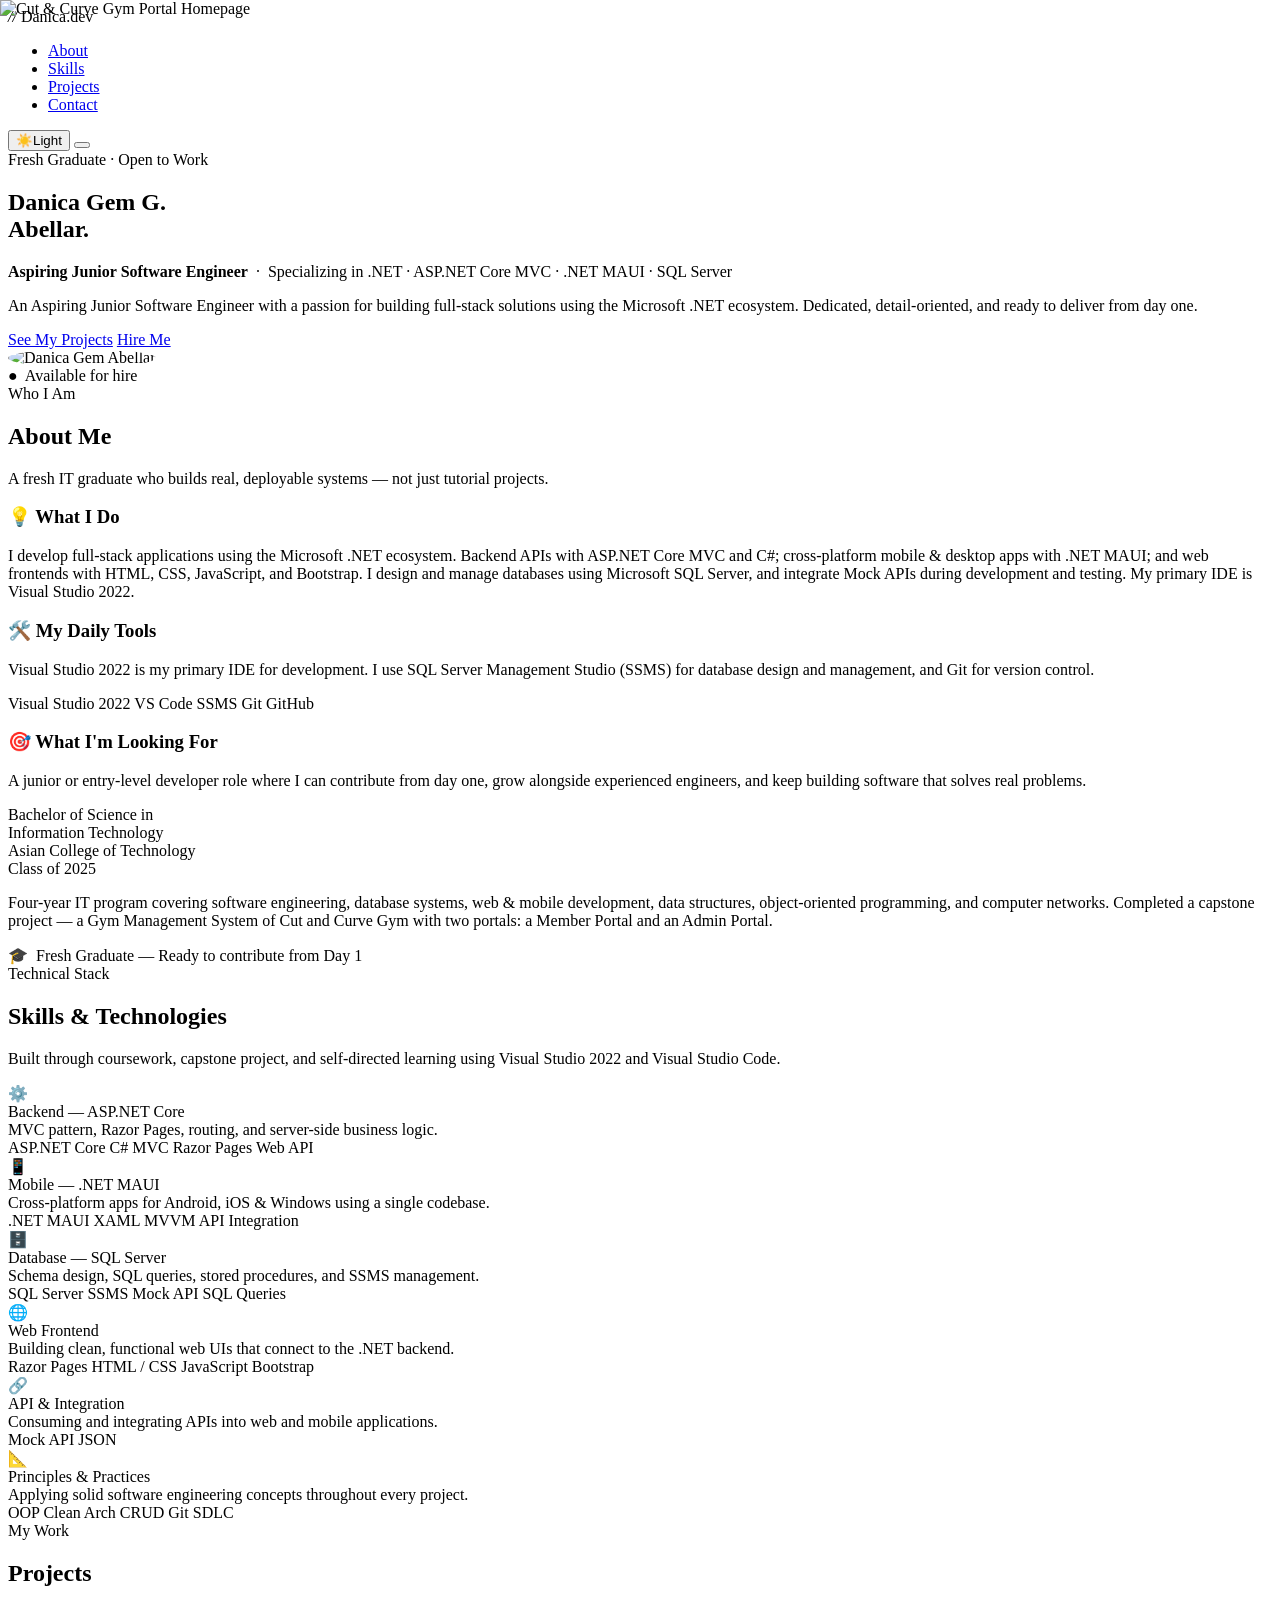
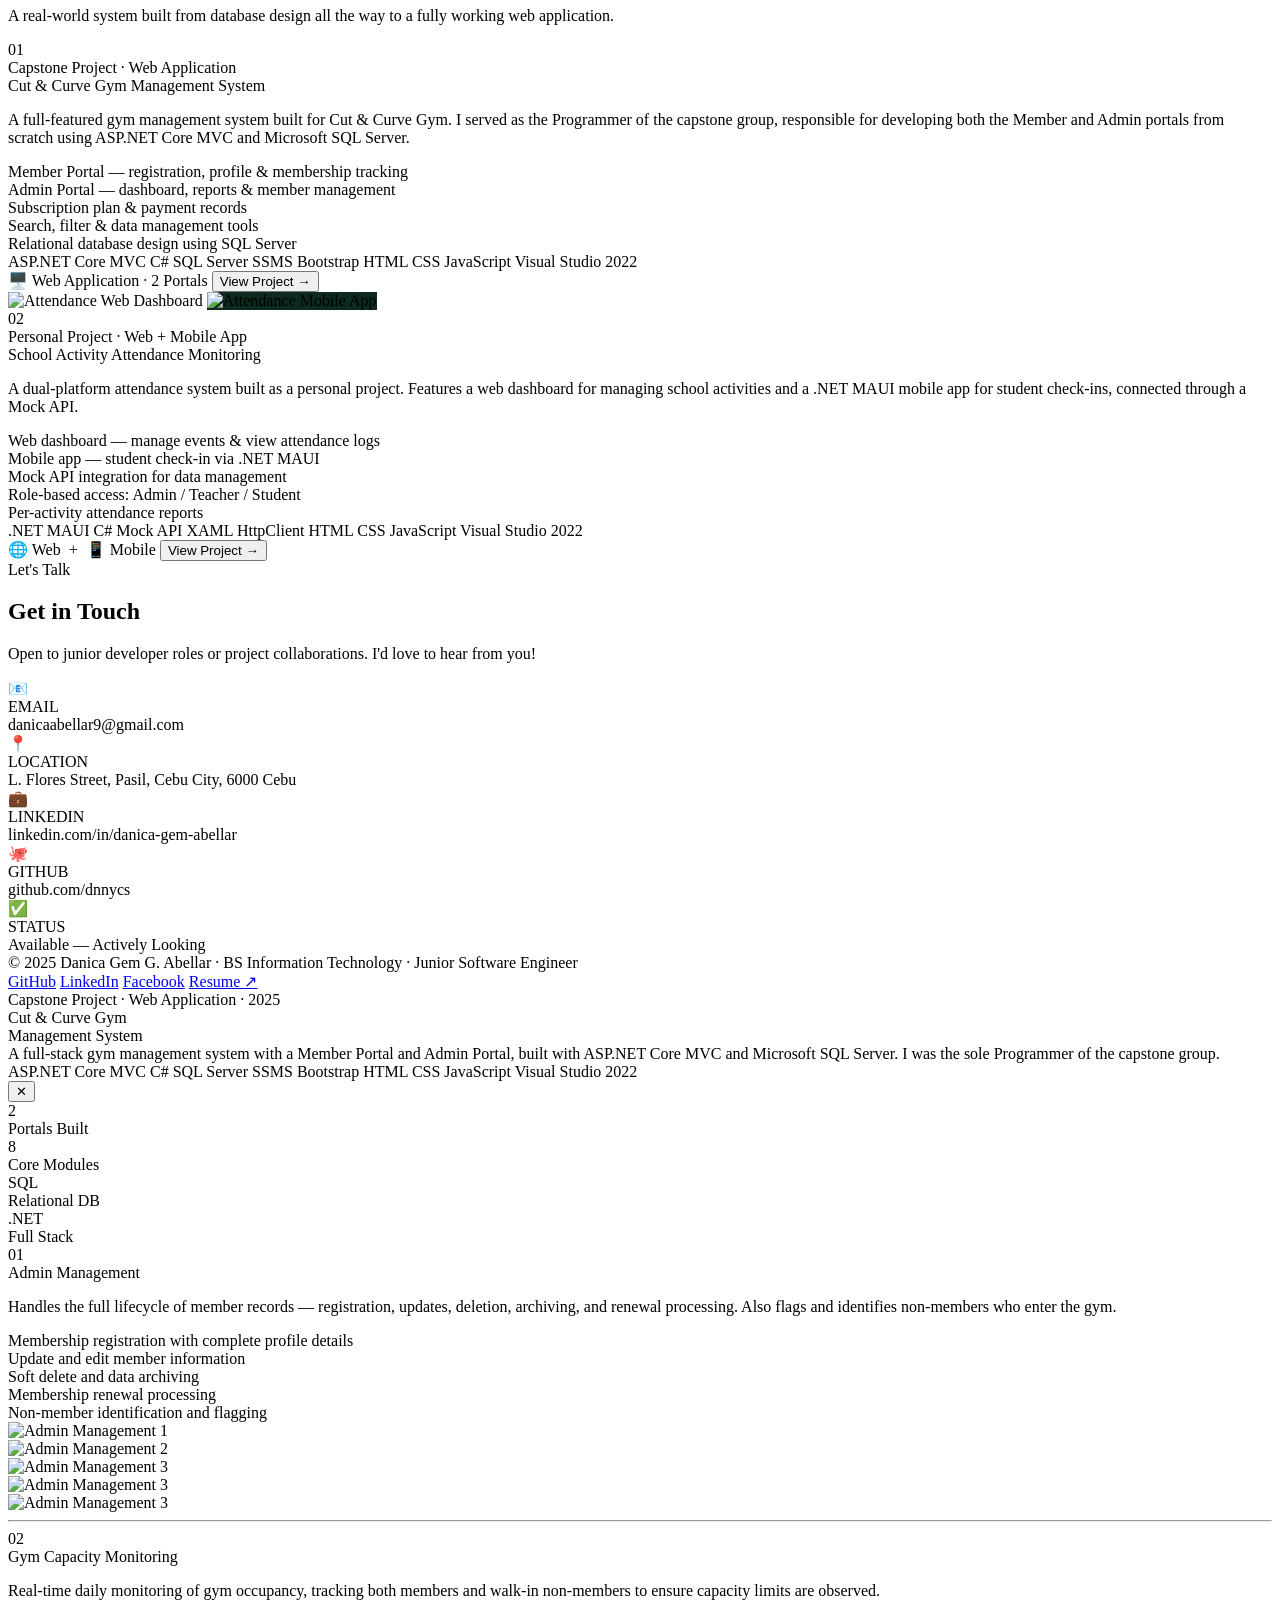
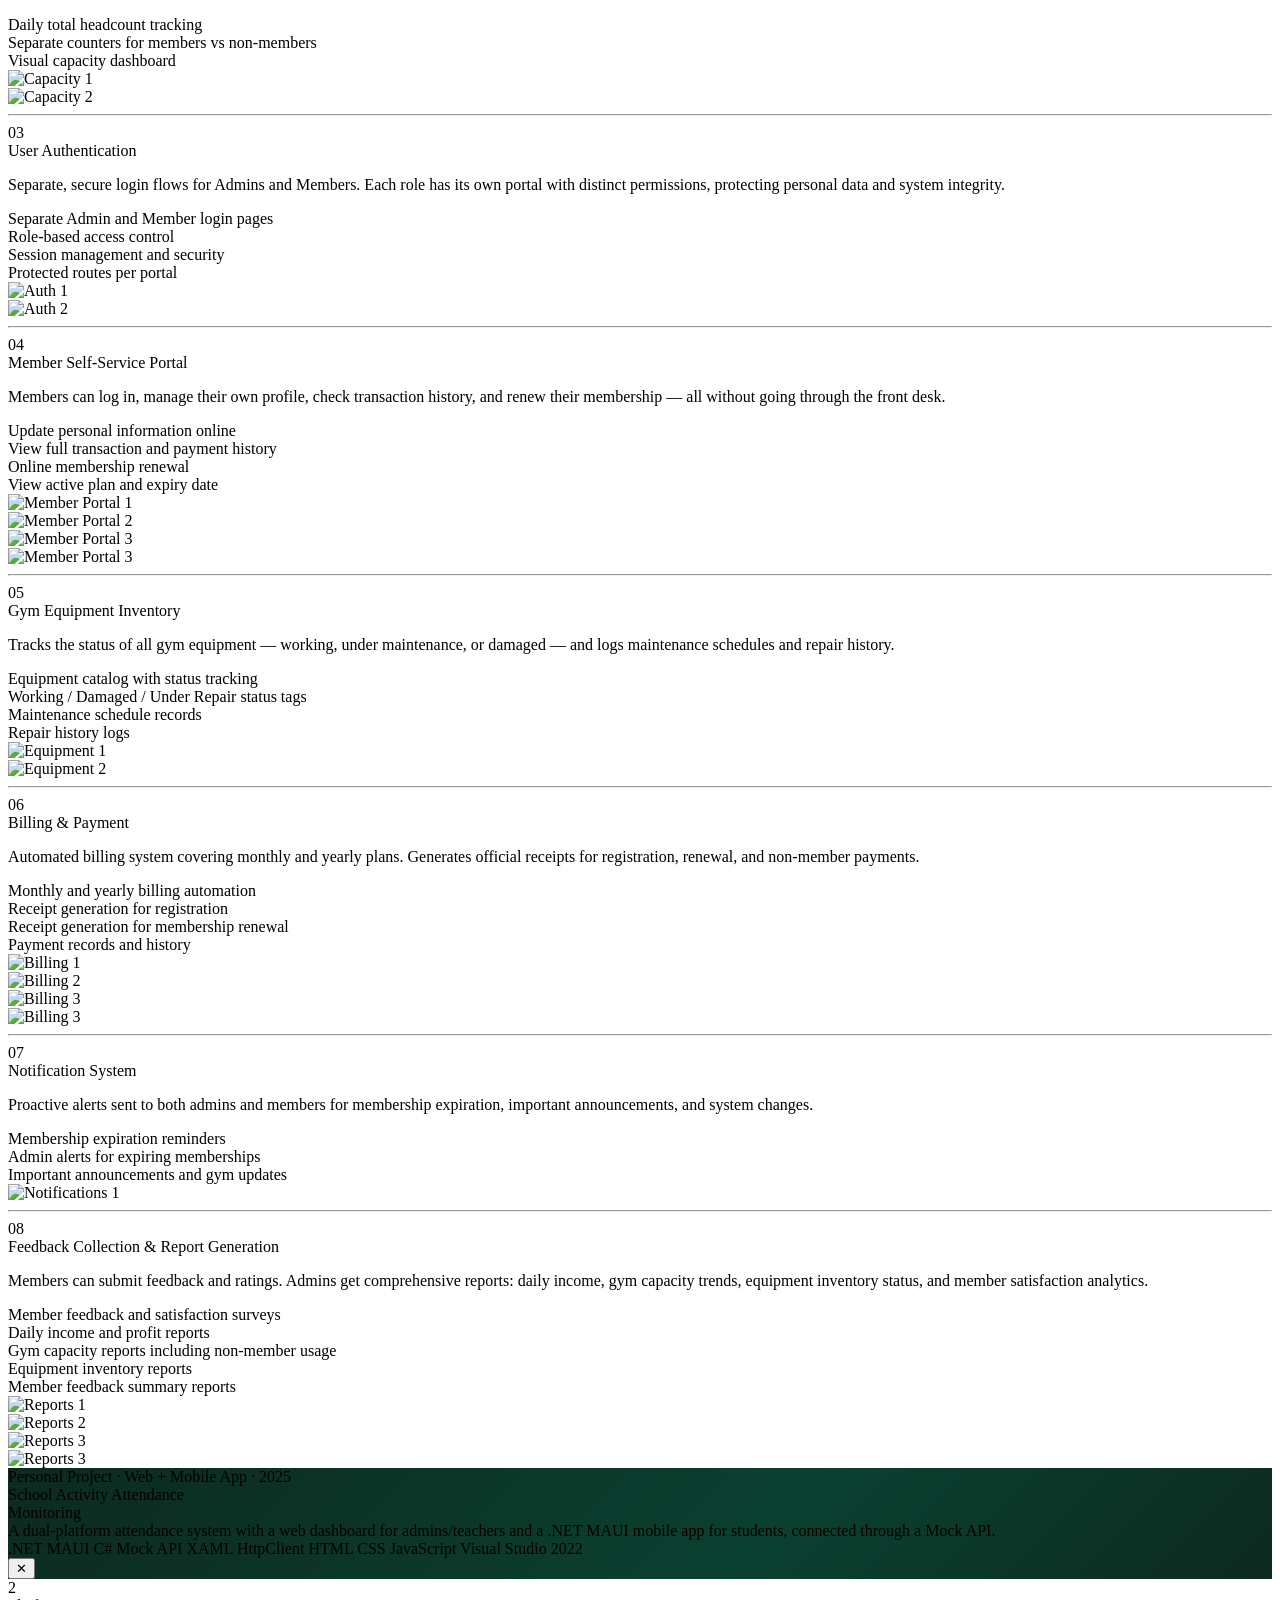
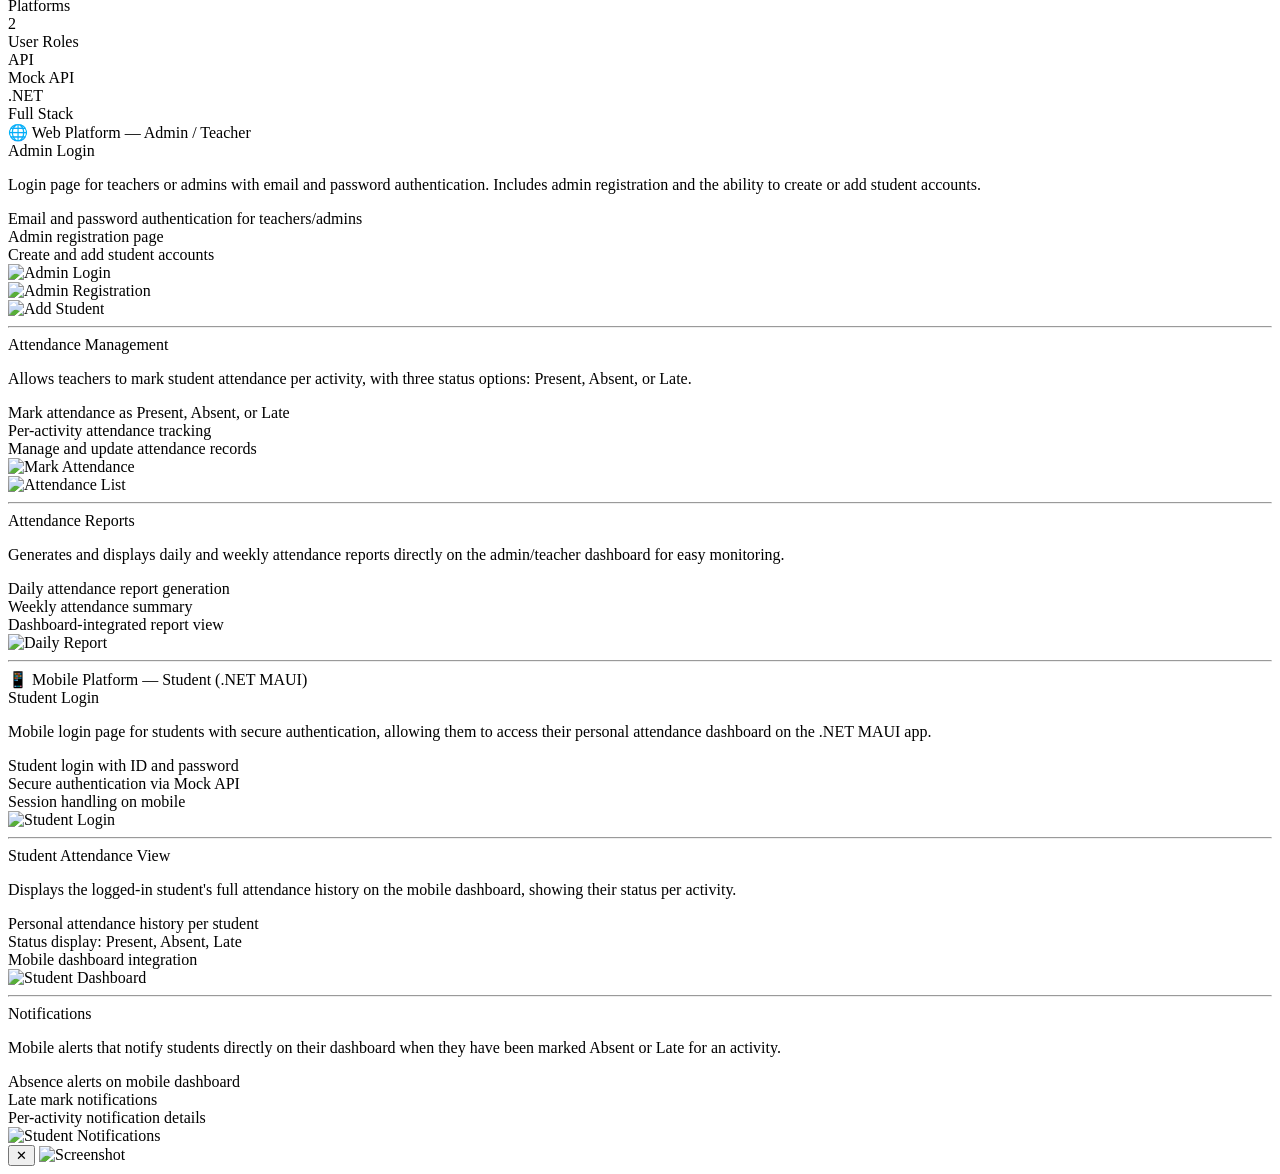
==== index.html @ b9098588 "Rename Portfolio/homepage.html to index.html" ====
<!DOCTYPE html>
<html lang="en" data-theme="dark">
<head>
<meta charset="UTF-8">
<meta name="viewport" content="width=device-width, initial-scale=1.0">
<title>Danica Gem G. Abellar — Junior Software Engineer</title>
<link rel="preconnect" href="https://fonts.googleapis.com">
<link href="https://fonts.googleapis.com/css2?family=Syne:wght@400;600;700;800&family=Outfit:wght@300;400;500;600&family=JetBrains+Mono:wght@400;500&display=swap" rel="stylesheet">
<link rel="stylesheet" href="style.css">
</head>
<body>

<nav>
    <div class="nav-logo"><em>//</em> Danica.dev</div>
    <ul class="nav-links" id="navLinks">
        <li><a href="#about" onclick="closeMenu()">About</a></li>
        <li><a href="#skills" onclick="closeMenu()">Skills</a></li>
        <li><a href="#projects" onclick="closeMenu()">Projects</a></li>
        <li><a href="#contact" onclick="closeMenu()">Contact</a></li>
    </ul>
    <div class="nav-right">
        <button class="toggle-btn" onclick="toggleTheme()">
          <span id="tIcon">☀️</span><span id="tLabel">Light</span>
        </button>
        <button class="burger" id="burger" onclick="toggleMenu()" aria-label="Menu">
          <span></span>
          <span></span>
          <span></span>
        </button>
    </div>
</nav>

<!-- HERO -->
<section class="hero" id="home">
  <div class="hero-content">
    <div class="hero-tag">Fresh Graduate · Open to Work</div>
    <h1 class="hero-name">
      Danica Gem G.<br><span class="outline">Abellar.</span>
    </h1>
    <p class="hero-title">
      <strong>Aspiring Junior Software Engineer</strong>
      &nbsp;·&nbsp; Specializing in .NET · ASP.NET Core MVC · .NET MAUI · SQL Server
    </p>
    <p class="hero-bio">
        An Aspiring Junior Software Engineer with a passion for building
        full-stack solutions using the Microsoft .NET ecosystem.
        Dedicated, detail-oriented, and ready to deliver from day one.
    </p>
    <div class="hero-btns">
      <a href="#projects" class="btn-p">See My Projects</a>
      <a href="#contact" class="btn-s">Hire Me</a>
    </div>
  </div>

  <div class="hero-av-wrap">
    <div class="avatar-ring">
      <div class="avatar-inner">
          <img src="profile.jpg" alt="Danica Gem Abellar"
               style="width:100%;height:100%;object-fit:cover;border-radius:50%;">
      </div>
    </div>
    <div class="av-badge"><span style="color:var(--green)">●</span>&nbsp; Available for hire</div>
  </div>
</section>

<!-- ABOUT -->
<section id="about" class="about-bg">
  <div class="sec-label">Who I Am</div>
  <h2 class="sec-title">About Me</h2>
  <p class="sec-sub">A fresh IT graduate who builds real, deployable systems — not just tutorial projects.</p>
  <div class="about-grid reveal">
    <div>
      <div class="acard">
        <h3>💡 What I Do</h3>
        <p>I develop full-stack applications using the Microsoft .NET ecosystem.
            Backend APIs with ASP.NET Core MVC and C#; cross-platform mobile &amp; desktop
            apps with .NET MAUI; and web frontends with HTML, CSS, JavaScript, and Bootstrap.
            I design and manage databases using Microsoft SQL Server, and integrate
            Mock APIs during development and testing. My primary IDE is Visual Studio 2022.</p>
      </div>
      <div class="acard">
        <h3>🛠️ My Daily Tools</h3>
        <p>Visual Studio 2022 is my primary IDE for development. I use
            SQL Server Management Studio (SSMS) for database design and management,
            and Git for version control.</p>
        <div class="chip-row">
            <span class="chip hi">Visual Studio 2022</span>
          <span class="chip hi">VS Code</span>
          <span class="chip hi">SSMS</span>
          <span class="chip">Git</span>
          <span class="chip">GitHub</span>
        </div>
      </div>
      <div class="acard">
        <h3>🎯 What I'm Looking For</h3>
        <p>A junior or entry-level developer role where I can contribute from day one,
           grow alongside experienced engineers, and keep building software that solves real problems.</p>
      </div>
    </div>
    <div>
      <div class="edu-box">
        <div class="edu-deg">Bachelor of Science in<br>Information Technology</div>
        <div class="edu-school">Asian College of Technology</div>
        <div class="edu-yr">Class of 2025</div>
        <p class="edu-note">
            Four-year IT program covering software engineering, database systems,
            web &amp; mobile development, data structures, object-oriented programming,
            and computer networks. Completed a capstone project — a Gym Management
            System of Cut and Curve Gym with two portals: a Member Portal and an Admin Portal.
        </p>
        <div class="fresh-badge">
          🎓 &nbsp;Fresh Graduate — Ready to contribute from Day 1
        </div>
      </div>
    </div>
  </div>
</section>

<!-- SKILLS -->
<section id="skills">
  <div class="sec-label">Technical Stack</div>
  <h2 class="sec-title">Skills &amp; Technologies</h2>
  <p class="sec-sub">Built through coursework, capstone project, and self-directed learning using Visual Studio 2022 and Visual Studio Code.</p>
  <div class="skills-grid reveal">
    <div class="sk-card">
        <span class="sk-icon">⚙️</span>
        <div class="sk-name">Backend — ASP.NET Core</div>
        <div class="sk-desc">MVC pattern, Razor Pages, routing, and server-side business logic.</div>
        <div class="chips">
          <span class="chip hi">ASP.NET Core</span>
          <span class="chip hi">C#</span>
          <span class="chip">MVC</span>
          <span class="chip">Razor Pages</span>
          <span class="chip">Web API</span>
        </div>
      </div>
    <div class="sk-card">
      <span class="sk-icon">📱</span>
      <div class="sk-name">Mobile — .NET MAUI</div>
      <div class="sk-desc">Cross-platform apps for Android, iOS &amp; Windows using a single codebase.</div>
      <div class="chips">
        <span class="chip hi">.NET MAUI</span>
        <span class="chip hi">XAML</span>
        <span class="chip">MVVM</span>
        <span class="chip">API Integration</span>
      </div>
    </div>
    <div class="sk-card">
      <span class="sk-icon">🗄️</span>
      <div class="sk-name">Database — SQL Server</div>
      <div class="sk-desc">Schema design, SQL queries, stored procedures, and SSMS management.</div>
      <div class="chips">
        <span class="chip hi">SQL Server</span>
        <span class="chip hi">SSMS</span>
        <span class="chip hi">Mock API</span>
        <span class="chip">SQL Queries</span>
      </div>
    </div>
    <div class="sk-card">
      <span class="sk-icon">🌐</span>
      <div class="sk-name">Web Frontend</div>
      <div class="sk-desc">Building clean, functional web UIs that connect to the .NET backend.</div>
      <div class="chips">
        <span class="chip hi">Razor Pages</span>
        <span class="chip">HTML / CSS</span>
        <span class="chip">JavaScript</span>
        <span class="chip">Bootstrap</span>
      </div>
    </div>
    <div class="sk-card">
        <span class="sk-icon">🔗</span>
        <div class="sk-name">API &amp; Integration</div>
        <div class="sk-desc">Consuming and integrating APIs into web and mobile applications.</div>
        <div class="chips">
          <span class="chip hi">Mock API</span>
          <span class="chip">JSON</span>
        </div>
      </div>
    <div class="sk-card">
      <span class="sk-icon">📐</span>
      <div class="sk-name">Principles &amp; Practices</div>
      <div class="sk-desc">Applying solid software engineering concepts throughout every project.</div>
      <div class="chips">
        <span class="chip hi">OOP</span>
        <span class="chip">Clean Arch</span>
        <span class="chip">CRUD</span>
        <span class="chip">Git</span>
        <span class="chip">SDLC</span>
      </div>
    </div>
  </div>
</section>

<!-- PROJECTS -->
<section id="projects" class="proj-bg">
    <div class="sec-label">My Work</div>
    <h2 class="sec-title">Projects</h2>
    <p class="sec-sub">A real-world system built from database design all the way to a fully working web application.</p>
    <div class="proj-grid reveal">

      <!-- PROJECT 01 -->
      <div class="proj-card">
        <div class="proj-banner gym">
          <img src="homepage.jpg" alt="Cut & Curve Gym Portal Homepage"
               style="width:100%;height:100%;object-fit:cover;position:absolute;inset:0;">
          <div class="proj-num">01</div>
        </div>
        <div class="proj-body">
          <div class="proj-cat">Capstone Project · Web Application</div>
          <div class="proj-name">Cut &amp; Curve Gym Management System</div>
          <p class="proj-desc">
            A full-featured gym management system built for Cut &amp; Curve Gym.
            I served as the Programmer of the capstone group, responsible for
            developing both the Member and Admin portals from scratch using
            ASP.NET Core MVC and Microsoft SQL Server.
          </p>
          <div class="proj-feat">
            <div class="pf">Member Portal — registration, profile &amp; membership tracking</div>
            <div class="pf">Admin Portal — dashboard, reports &amp; member management</div>
            <div class="pf">Subscription plan &amp; payment records</div>
            <div class="pf">Search, filter &amp; data management tools</div>
            <div class="pf">Relational database design using SQL Server</div>
          </div>
          <div class="proj-stack">
            <span class="chip hi">ASP.NET Core MVC</span>
            <span class="chip hi">C#</span>
            <span class="chip hi">SQL Server</span>
            <span class="chip">SSMS</span>
            <span class="chip">Bootstrap</span>
            <span class="chip">HTML</span>
            <span class="chip">CSS</span>
            <span class="chip">JavaScript</span>
            <span class="chip">Visual Studio 2022</span>
          </div>
        </div>
        <div class="proj-foot">
          <span class="proj-plat">🖥️ Web Application · 2 Portals</span>
          <button class="proj-link" onclick="openGymModal()">View Project →</button>
        </div>
      </div>

      <!-- PROJECT 02 -->
      <div class="proj-card">
        <div class="proj-banner attend">
          <div class="banner-slider" id="attendSlider">
            <img src="teacherhome.jpg" alt="Attendance Web Dashboard" style="object-fit:cover;object-position:top center;">
            <img src="studenthome.jpg" alt="Attendance Mobile App" style="object-fit:contain;background:#0d2a1f;object-position:center;">
          </div>
          <div class="proj-num">02</div>
        </div>
        <div class="proj-body">
          <div class="proj-cat">Personal Project · Web + Mobile App</div>
          <div class="proj-name">School Activity Attendance Monitoring</div>
          <p class="proj-desc">
            A dual-platform attendance system built as a personal project.
            Features a web dashboard for managing school activities and a
            .NET MAUI mobile app for student check-ins, connected through
            a Mock API.
          </p>
          <div class="proj-feat">
            <div class="pf">Web dashboard — manage events &amp; view attendance logs</div>
            <div class="pf">Mobile app — student check-in via .NET MAUI</div>
            <div class="pf">Mock API integration for data management</div>
            <div class="pf">Role-based access: Admin / Teacher / Student</div>
            <div class="pf">Per-activity attendance reports</div>
          </div>
          <div class="proj-stack">
            <span class="chip hi">.NET MAUI</span>
            <span class="chip hi">C#</span>
            <span class="chip hi">Mock API</span>
            <span class="chip">XAML</span>
            <span class="chip">HttpClient</span>
            <span class="chip">HTML</span>
            <span class="chip">CSS</span>
            <span class="chip">JavaScript</span>
            <span class="chip">Visual Studio 2022</span>
          </div>
        </div>
        <div class="proj-foot">
          <span class="proj-plat">🌐 Web &nbsp;+&nbsp; 📱 Mobile</span>
          <button class="proj-link" onclick="openAttendModal()">View Project →</button>
        </div>
      </div>

    </div>
</section>

<!-- CONTACT -->
<section id="contact">
  <div class="sec-label">Let's Talk</div>
  <h2 class="sec-title">Get in Touch</h2>
  <p class="sec-sub">Open to junior developer roles or project collaborations. I'd love to hear from you!</p>
  <div class="contact-items reveal">
    <div class="ci">
      <div class="ci-icon">📧</div>
      <div>
        <div class="ci-lbl">EMAIL</div>
        <div class="ci-val">danicaabellar9@gmail.com</div>
      </div>
    </div>
    <div class="ci">
      <div class="ci-icon">📍</div>
      <div>
        <div class="ci-lbl">LOCATION</div>
        <div class="ci-val">L. Flores Street, Pasil, Cebu City, 6000 Cebu</div>
      </div>
    </div>
    <div class="ci">
      <div class="ci-icon">💼</div>
      <div>
        <div class="ci-lbl">LINKEDIN</div>
        <div class="ci-val"><a href="https://www.linkedin.com/in/danica-gem-abellar-786357397/" target="_blank" style="color:inherit;text-decoration:none;">linkedin.com/in/danica-gem-abellar</a></div>
      </div>
    </div>
    <div class="ci">
      <div class="ci-icon">🐙</div>
      <div>
        <div class="ci-lbl">GITHUB</div>
        <div class="ci-val"><a href="https://github.com/dnnycs" target="_blank" style="color:inherit;text-decoration:none;">github.com/dnnycs</a></div>
      </div>
    </div>
    <div class="ci available">
      <div class="ci-icon">✅</div>
      <div>
        <div class="ci-lbl">STATUS</div>
        <div class="ci-val available-text">Available — Actively Looking</div>
      </div>
    </div>
  </div>
</section>

<footer>
  <div class="foot-copy">© 2025 Danica Gem G. Abellar · BS Information Technology · Junior Software Engineer</div>
  <div class="foot-links">
    <a href="https://github.com/dnnycs" target="_blank">GitHub</a>
    <a href="https://www.linkedin.com/in/danica-gem-abellar-786357397/" target="_blank">LinkedIn</a>
    <a href="https://www.facebook.com/danicagem.abellar">Facebook</a>
    <a href="resume.pdf" download>Resume ↗</a>
  </div>
</footer>


<!-- ═══════════════════════════════════
     GYM PROJECT MODAL
═══════════════════════════════════ -->
<div class="modal-overlay" id="gymModal" onclick="handleOverlayClick(event)">
  <div class="modal" id="gymModalInner">

    <div class="modal-header">
      <div class="modal-header-inner">
        <div class="modal-hero-text">
          <div class="modal-cat">Capstone Project · Web Application · 2025</div>
          <div class="modal-title">Cut &amp; Curve Gym<br>Management System</div>
          <div class="modal-subtitle">A full-stack gym management system with a Member Portal and Admin Portal, built with ASP.NET Core MVC and Microsoft SQL Server. I was the sole Programmer of the capstone group.</div>
          <div class="modal-stack">
            <span class="chip hi">ASP.NET Core MVC</span>
            <span class="chip hi">C#</span>
            <span class="chip hi">SQL Server</span>
            <span class="chip">SSMS</span>
            <span class="chip">Bootstrap</span>
            <span class="chip">HTML</span>
            <span class="chip">CSS</span>
            <span class="chip">JavaScript</span>
            <span class="chip">Visual Studio 2022</span>
          </div>
        </div>
        <button class="modal-close" onclick="closeGymModal()">✕</button>
      </div>
    </div>

    <div class="modal-body">

      <div class="modal-stats">
        <div class="mstat"><div class="mstat-val">2</div><div class="mstat-lbl">Portals Built</div></div>
        <div class="mstat"><div class="mstat-val">8</div><div class="mstat-lbl">Core Modules</div></div>
        <div class="mstat"><div class="mstat-val">SQL</div><div class="mstat-lbl">Relational DB</div></div>
        <div class="mstat"><div class="mstat-val">.NET</div><div class="mstat-lbl">Full Stack</div></div>
      </div>

      <!-- 01 Admin Management -->
      <div class="scope-section">
        <div class="scope-header">
          <span class="scope-num">01</span>
          <div class="scope-title">Admin Management</div>
        </div>
        <p class="scope-desc">Handles the full lifecycle of member records — registration, updates, deletion, archiving, and renewal processing. Also flags and identifies non-members who enter the gym.</p>
        <div class="scope-features">
          <div class="sf">Membership registration with complete profile details</div>
          <div class="sf">Update and edit member information</div>
          <div class="sf">Soft delete and data archiving</div>
          <div class="sf">Membership renewal processing</div>
          <div class="sf">Non-member identification and flagging</div>
        </div>
        <div class="screenshot-grid">
          <div class="screenshot-slot"><img src="memreg.jpg" alt="Admin Management 1" onclick="openLightbox(this.src)"></div>
          <div class="screenshot-slot"><img src="editmem.jpg" alt="Admin Management 2" onclick="openLightbox(this.src)"></div>
          <div class="screenshot-slot"><img src="delmem.jpg" alt="Admin Management 3" onclick="openLightbox(this.src)"></div>
          <div class="screenshot-slot"><img src="renmem.jpg" alt="Admin Management 3" onclick="openLightbox(this.src)"></div>
          <div class="screenshot-slot"><img src="identifymem.jpg" alt="Admin Management 3" onclick="openLightbox(this.src)"></div>
        </div>
      </div>

      <hr class="modal-divider">

      <!-- 02 Gym Capacity Monitoring -->
      <div class="scope-section">
        <div class="scope-header">
          <span class="scope-num">02</span>
          <div class="scope-title">Gym Capacity Monitoring</div>
        </div>
        <p class="scope-desc">Real-time daily monitoring of gym occupancy, tracking both members and walk-in non-members to ensure capacity limits are observed.</p>
        <div class="scope-features">
          <div class="sf">Daily total headcount tracking</div>
          <div class="sf">Separate counters for members vs non-members</div>
          <div class="sf">Visual capacity dashboard</div>
        </div>
        <div class="screenshot-grid">
          <div class="screenshot-slot"><img src="identifymem.jpg" alt="Capacity 1" onclick="openLightbox(this.src)"></div>
          <div class="screenshot-slot"><img src="dashboard.jpg" alt="Capacity 2" onclick="openLightbox(this.src)"></div>
        </div>
      </div>

      <hr class="modal-divider">

      <!-- 03 User Authentication -->
      <div class="scope-section">
        <div class="scope-header">
          <span class="scope-num">03</span>
          <div class="scope-title">User Authentication</div>
        </div>
        <p class="scope-desc">Separate, secure login flows for Admins and Members. Each role has its own portal with distinct permissions, protecting personal data and system integrity.</p>
        <div class="scope-features">
          <div class="sf">Separate Admin and Member login pages</div>
          <div class="sf">Role-based access control</div>
          <div class="sf">Session management and security</div>
          <div class="sf">Protected routes per portal</div>
        </div>
        <div class="screenshot-grid">
          <div class="screenshot-slot"><img src="dashboard.jpg" alt="Auth 1" onclick="openLightbox(this.src)"></div>
          <div class="screenshot-slot"><img src="memdash.jpg" alt="Auth 2" onclick="openLightbox(this.src)"></div>
        </div>
      </div>

      <hr class="modal-divider">

      <!-- 04 Member Self-Service Portal -->
      <div class="scope-section">
        <div class="scope-header">
          <span class="scope-num">04</span>
          <div class="scope-title">Member Self-Service Portal</div>
        </div>
        <p class="scope-desc">Members can log in, manage their own profile, check transaction history, and renew their membership — all without going through the front desk.</p>
        <div class="scope-features">
          <div class="sf">Update personal information online</div>
          <div class="sf">View full transaction and payment history</div>
          <div class="sf">Online membership renewal</div>
          <div class="sf">View active plan and expiry date</div>
        </div>
        <div class="screenshot-grid">
          <div class="screenshot-slot"><img src="memprof.jpg" alt="Member Portal 1" onclick="openLightbox(this.src)"></div>
          <div class="screenshot-slot"><img src="memtrans.jpg" alt="Member Portal 2" onclick="openLightbox(this.src)"></div>
          <div class="screenshot-slot"><img src="memonlineren.jpg" alt="Member Portal 3" onclick="openLightbox(this.src)"></div>
          <div class="screenshot-slot"><img src="memcard.jpg" alt="Member Portal 3" onclick="openLightbox(this.src)"></div>
        </div>
      </div>

      <hr class="modal-divider">

      <!-- 05 Equipment Inventory -->
      <div class="scope-section">
        <div class="scope-header">
          <span class="scope-num">05</span>
          <div class="scope-title">Gym Equipment Inventory</div>
        </div>
        <p class="scope-desc">Tracks the status of all gym equipment — working, under maintenance, or damaged — and logs maintenance schedules and repair history.</p>
        <div class="scope-features">
          <div class="sf">Equipment catalog with status tracking</div>
          <div class="sf">Working / Damaged / Under Repair status tags</div>
          <div class="sf">Maintenance schedule records</div>
          <div class="sf">Repair history logs</div>
        </div>
        <div class="screenshot-grid">
          <div class="screenshot-slot"><img src="equip.jpg" alt="Equipment 1" onclick="openLightbox(this.src)"></div>
          <div class="screenshot-slot"><img src="equiphist.jpg" alt="Equipment 2" onclick="openLightbox(this.src)"></div>
        </div>
      </div>

      <hr class="modal-divider">

      <!-- 06 Billing & Payment -->
      <div class="scope-section">
        <div class="scope-header">
          <span class="scope-num">06</span>
          <div class="scope-title">Billing &amp; Payment</div>
        </div>
        <p class="scope-desc">Automated billing system covering monthly and yearly plans. Generates official receipts for registration, renewal, and non-member payments.</p>
        <div class="scope-features">
          <div class="sf">Monthly and yearly billing automation</div>
          <div class="sf">Receipt generation for registration</div>
          <div class="sf">Receipt generation for membership renewal</div>
          <div class="sf">Payment records and history</div>
        </div>
        <div class="screenshot-grid">
          <div class="screenshot-slot"><img src="memcard.jpg" alt="Billing 1" onclick="openLightbox(this.src)"></div>
          <div class="screenshot-slot"><img src="regrecpt.PNG" alt="Billing 2" onclick="openLightbox(this.src)"></div>
          <div class="screenshot-slot"><img src="renrecpt.PNG" alt="Billing 3" onclick="openLightbox(this.src)"></div>
          <div class="screenshot-slot"><img src="paymenthist.jpg" alt="Billing 3" onclick="openLightbox(this.src)"></div>
        </div>
      </div>

      <hr class="modal-divider">

      <!-- 07 Notifications -->
      <div class="scope-section">
        <div class="scope-header">
          <span class="scope-num">07</span>
          <div class="scope-title">Notification System</div>
        </div>
        <p class="scope-desc">Proactive alerts sent to both admins and members for membership expiration, important announcements, and system changes.</p>
        <div class="scope-features">
          <div class="sf">Membership expiration reminders</div>
          <div class="sf">Admin alerts for expiring memberships</div>
          <div class="sf">Important announcements and gym updates</div>
        </div>
        <div class="screenshot-grid">
          <div class="screenshot-slot"><img src="notif.PNG" alt="Notifications 1" onclick="openLightbox(this.src)"></div>
        </div>
      </div>

      <hr class="modal-divider">

      <!-- 08 Feedback & Reports -->
      <div class="scope-section">
        <div class="scope-header">
          <span class="scope-num">08</span>
          <div class="scope-title">Feedback Collection &amp; Report Generation</div>
        </div>
        <p class="scope-desc">Members can submit feedback and ratings. Admins get comprehensive reports: daily income, gym capacity trends, equipment inventory status, and member satisfaction analytics.</p>
        <div class="scope-features">
          <div class="sf">Member feedback and satisfaction surveys</div>
          <div class="sf">Daily income and profit reports</div>
          <div class="sf">Gym capacity reports including non-member usage</div>
          <div class="sf">Equipment inventory reports</div>
          <div class="sf">Member feedback summary reports</div>
        </div>
        <div class="screenshot-grid">
          <div class="screenshot-slot"><img src="memfeed.jpg" alt="Reports 1" onclick="openLightbox(this.src)"></div>
          <div class="screenshot-slot"><img src="gymreports.jpg" alt="Reports 2" onclick="openLightbox(this.src)"></div>
          <div class="screenshot-slot"><img src="equipreports.jpg" alt="Reports 3" onclick="openLightbox(this.src)"></div>
          <div class="screenshot-slot"><img src="adminfeed.jpg" alt="Reports 3" onclick="openLightbox(this.src)"></div>
        </div>
      </div>

    </div><!-- /modal-body -->
  </div><!-- /modal -->
</div><!-- /modal-overlay -->

<!-- ═══════════════════════════════════
     ATTENDANCE PROJECT MODAL
═══════════════════════════════════ -->
<div class="modal-overlay" id="attendModal" onclick="handleAttendOverlayClick(event)">
  <div class="modal" id="attendModalInner">

    <div class="modal-header" style="background:linear-gradient(135deg,#0d2a1f 0%,#0a4030 60%,#0d2a1f 100%);">
      <div class="modal-header-inner">
        <div class="modal-hero-text">
          <div class="modal-cat">Personal Project · Web + Mobile App · 2025</div>
          <div class="modal-title">School Activity Attendance<br>Monitoring</div>
          <div class="modal-subtitle">A dual-platform attendance system with a web dashboard for admins/teachers and a .NET MAUI mobile app for students, connected through a Mock API.</div>
          <div class="modal-stack">
            <span class="chip hi">.NET MAUI</span>
            <span class="chip hi">C#</span>
            <span class="chip hi">Mock API</span>
            <span class="chip">XAML</span>
            <span class="chip">HttpClient</span>
            <span class="chip">HTML</span>
            <span class="chip">CSS</span>
            <span class="chip">JavaScript</span>
            <span class="chip">Visual Studio 2022</span>
          </div>
        </div>
        <button class="modal-close" onclick="closeAttendModal()">✕</button>
      </div>
    </div>

    <div class="modal-body">

      <div class="modal-stats">
        <div class="mstat"><div class="mstat-val">2</div><div class="mstat-lbl">Platforms</div></div>
        <div class="mstat"><div class="mstat-val">2</div><div class="mstat-lbl">User Roles</div></div>
        <div class="mstat"><div class="mstat-val">API</div><div class="mstat-lbl">Mock API</div></div>
        <div class="mstat"><div class="mstat-val">.NET</div><div class="mstat-lbl">Full Stack</div></div>
      </div>

      <!-- WEB PLATFORM LABEL -->
      <div class="platform-label web-label">🌐 Web Platform — Admin / Teacher</div>

      <!-- Admin Login -->
      <div class="scope-section">
        <div class="scope-header">
          <div class="scope-title">Admin Login</div>
        </div>
        <p class="scope-desc">Login page for teachers or admins with email and password authentication. Includes admin registration and the ability to create or add student accounts.</p>
        <div class="scope-features">
          <div class="sf">Email and password authentication for teachers/admins</div>
          <div class="sf">Admin registration page</div>
          <div class="sf">Create and add student accounts</div>
        </div>
        <div class="screenshot-grid">
          <div class="screenshot-slot"><img src="teacherhome.jpg" alt="Admin Login" onclick="openLightbox(this.src)"></div>
          <div class="screenshot-slot"><img src="teacherreg.jpg" alt="Admin Registration" onclick="openLightbox(this.src)"></div>
          <div class="screenshot-slot"><img src="addstud.jpg" alt="Add Student" onclick="openLightbox(this.src)"></div>
        </div>
      </div>

      <hr class="modal-divider">

      <!-- Attendance Management -->
      <div class="scope-section">
        <div class="scope-header">
          <div class="scope-title">Attendance Management</div>
        </div>
        <p class="scope-desc">Allows teachers to mark student attendance per activity, with three status options: Present, Absent, or Late.</p>
        <div class="scope-features">
          <div class="sf">Mark attendance as Present, Absent, or Late</div>
          <div class="sf">Per-activity attendance tracking</div>
          <div class="sf">Manage and update attendance records</div>
        </div>
        <div class="screenshot-grid">
          <div class="screenshot-slot"><img src="studremark.jpg" alt="Mark Attendance" onclick="openLightbox(this.src)"></div>
          <div class="screenshot-slot"><img src="editstud.jpg" alt="Attendance List" onclick="openLightbox(this.src)"></div>
        </div>
      </div>

      <hr class="modal-divider">

      <!--Attendance Reports -->
      <div class="scope-section">
        <div class="scope-header">
          <div class="scope-title">Attendance Reports</div>
        </div>
        <p class="scope-desc">Generates and displays daily and weekly attendance reports directly on the admin/teacher dashboard for easy monitoring.</p>
        <div class="scope-features">
          <div class="sf">Daily attendance report generation</div>
          <div class="sf">Weekly attendance summary</div>
          <div class="sf">Dashboard-integrated report view</div>
        </div>
        <div class="screenshot-grid">
          <div class="screenshot-slot"><img src="teacherdash.jpg" alt="Daily Report" onclick="openLightbox(this.src)"></div>
        </div>
      </div>

      <hr class="modal-divider">

      <!-- MOBILE PLATFORM LABEL -->
      <div class="platform-label mobile-label">📱 Mobile Platform — Student (.NET MAUI)</div>

     <!-- Student Login -->
<div class="scope-section">
  <div class="scope-header">
    <div class="scope-title">Student Login</div>
  </div>
  <p class="scope-desc">Mobile login page for students with secure authentication, allowing them to access their personal attendance dashboard on the .NET MAUI app.</p>
  <div class="scope-features">
    <div class="sf">Student login with ID and password</div>
    <div class="sf">Secure authentication via Mock API</div>
    <div class="sf">Session handling on mobile</div>
  </div>
  <div class="screenshot-grid mobile-grid">
    <div class="screenshot-slot mobile-slot"><img src="studenthome.jpg" alt="Student Login" onclick="openLightbox(this.src)"></div>
  </div>
</div>

<hr class="modal-divider">

<!-- Student Attendance View -->
<div class="scope-section">
  <div class="scope-header">
    <div class="scope-title">Student Attendance View</div>
  </div>
  <p class="scope-desc">Displays the logged-in student's full attendance history on the mobile dashboard, showing their status per activity.</p>
  <div class="scope-features">
    <div class="sf">Personal attendance history per student</div>
    <div class="sf">Status display: Present, Absent, Late</div>
    <div class="sf">Mobile dashboard integration</div>
  </div>
  <div class="screenshot-grid mobile-grid">
    <div class="screenshot-slot mobile-slot"><img src="studdash.jpg" alt="Student Dashboard" onclick="openLightbox(this.src)"></div>
  </div>
</div>

<hr class="modal-divider">

<!-- Notifications -->
<div class="scope-section">
  <div class="scope-header">
    <div class="scope-title">Notifications</div>
  </div>
  <p class="scope-desc">Mobile alerts that notify students directly on their dashboard when they have been marked Absent or Late for an activity.</p>
  <div class="scope-features">
    <div class="sf">Absence alerts on mobile dashboard</div>
    <div class="sf">Late mark notifications</div>
    <div class="sf">Per-activity notification details</div>
  </div>
  <div class="screenshot-grid mobile-grid">
    <div class="screenshot-slot mobile-slot"><img src="studnotif.jpg" alt="Student Notifications" onclick="openLightbox(this.src)"></div>
  </div>
</div>

    </div><!-- /modal-body -->
  </div><!-- /modal -->
</div><!-- /modal-overlay -->

<!-- LIGHTBOX -->
<div class="lightbox" id="lightbox" onclick="closeLightbox()">
  <button class="lightbox-close" onclick="closeLightbox()">✕</button>
  <img id="lightboxImg" src="" alt="Screenshot">
</div>

<script src="script.js"></script>
</body>
</html>
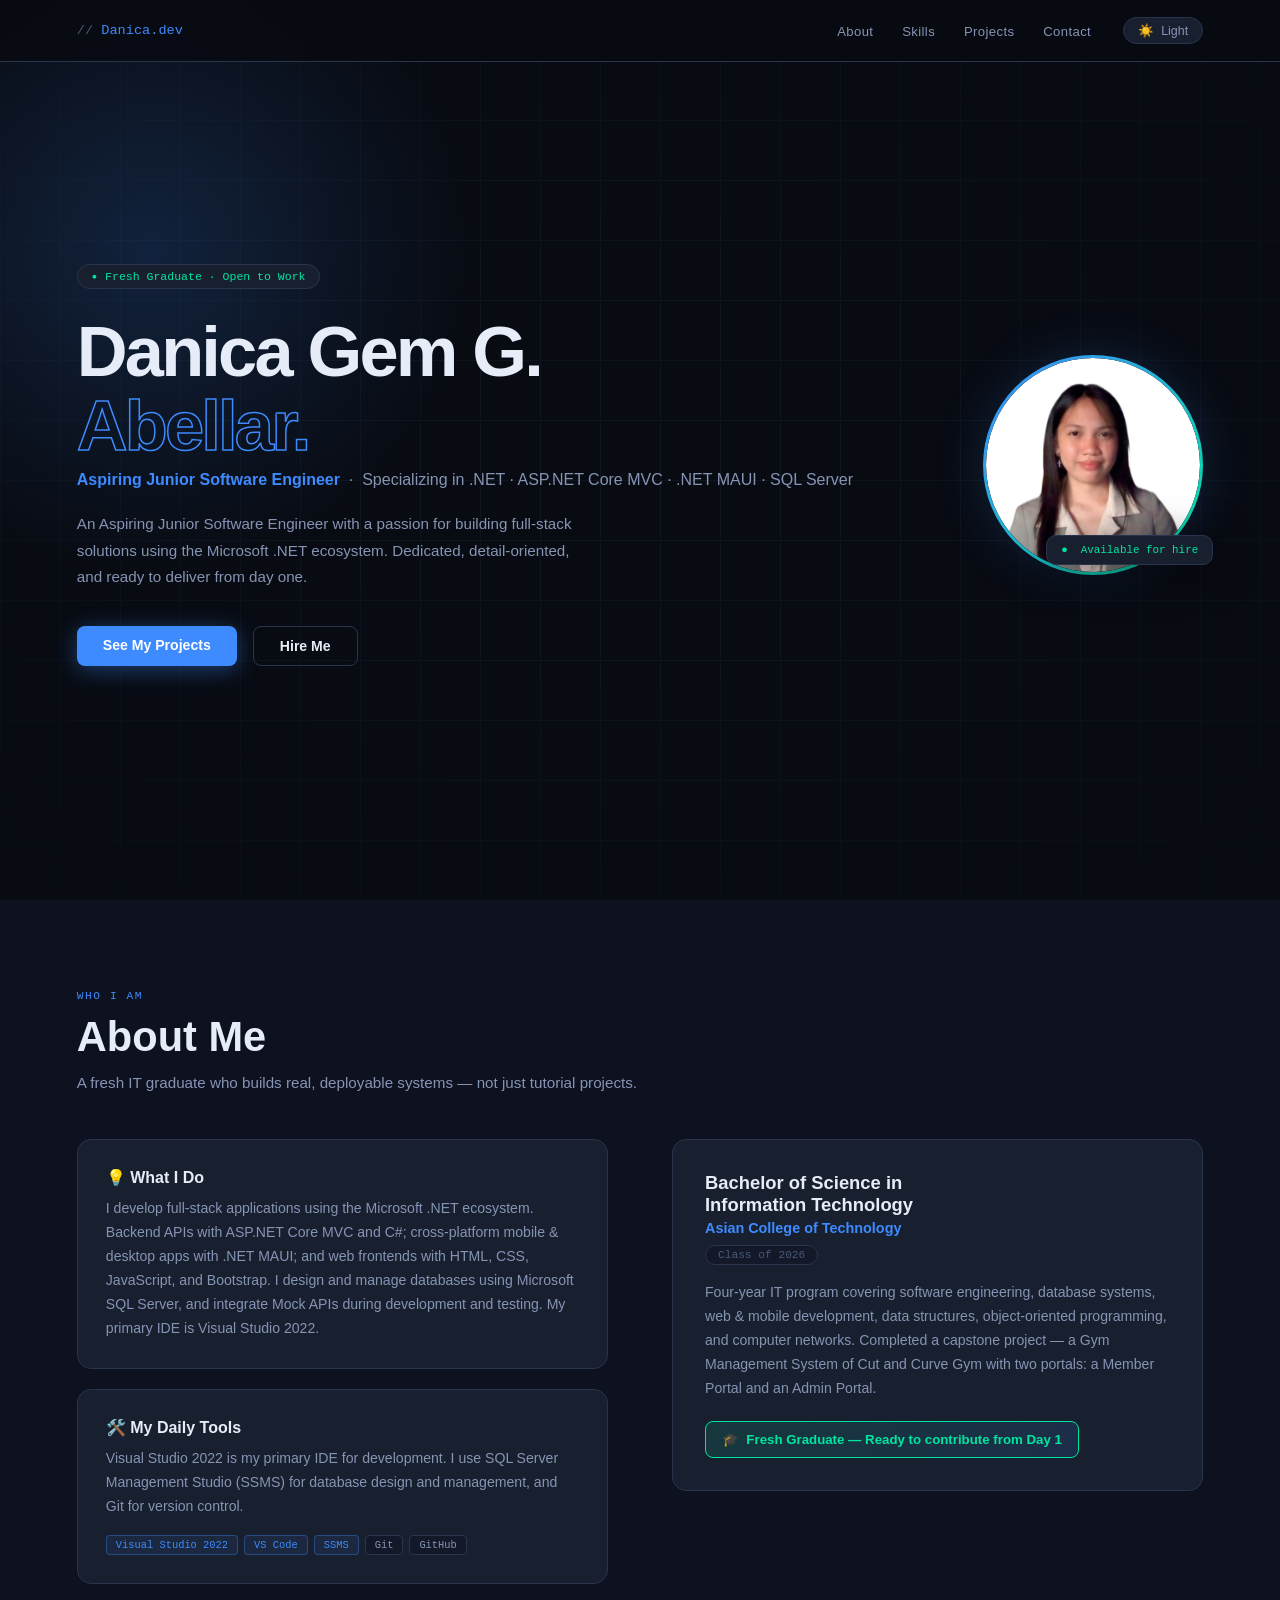
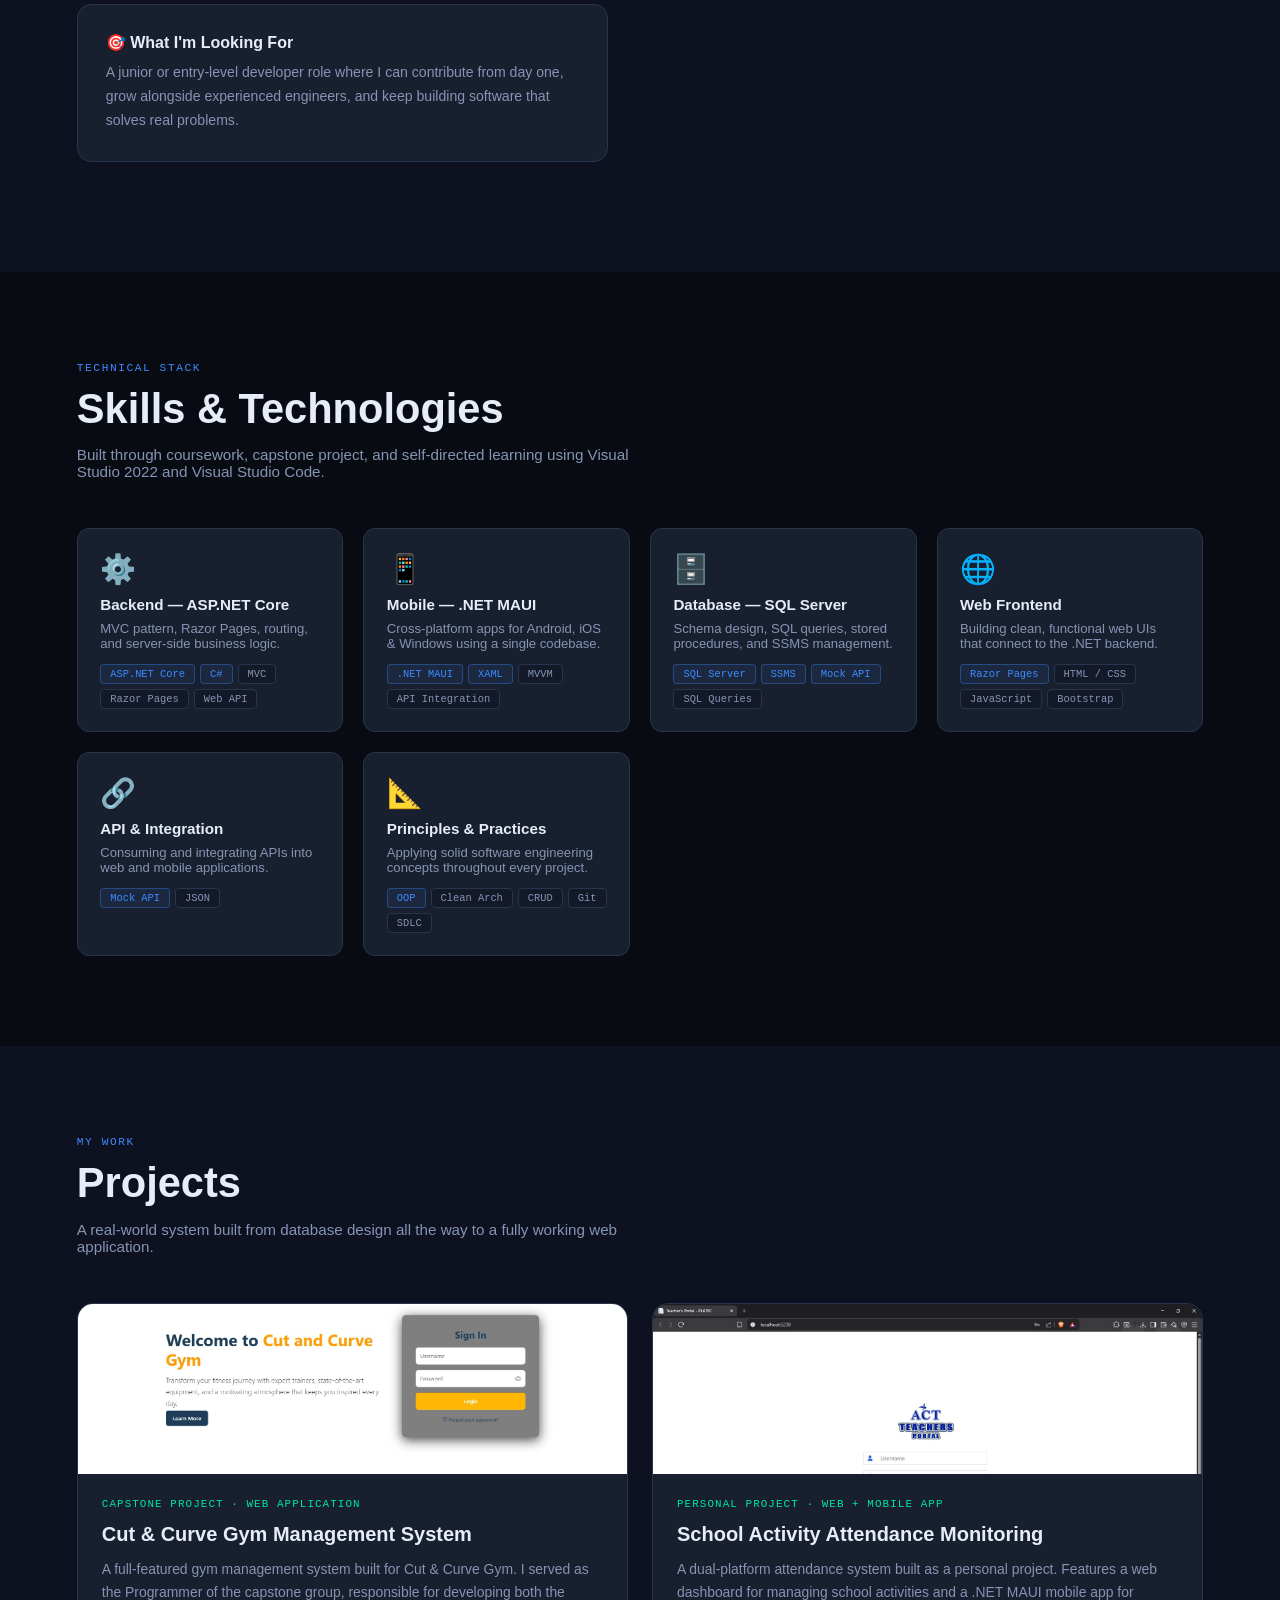
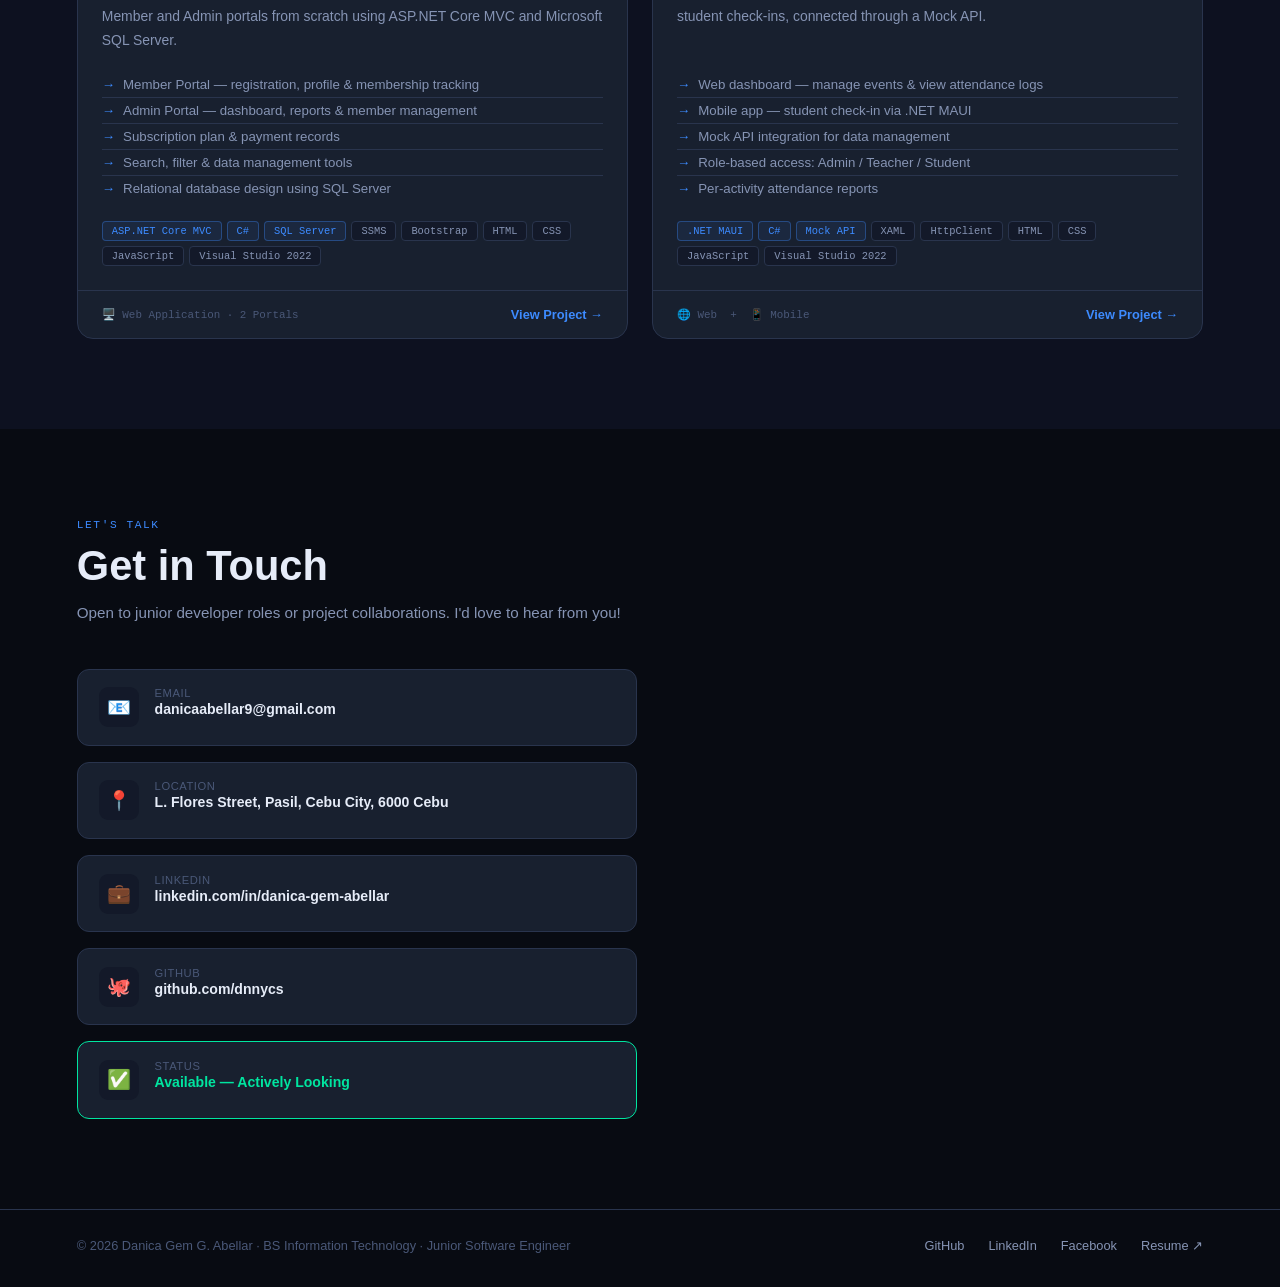
==== commit 7c5cbf46: "dffd" ====
--- a/index.html
+++ b/index.html
@@ -101,7 +101,7 @@
       <div class="edu-box">
         <div class="edu-deg">Bachelor of Science in<br>Information Technology</div>
         <div class="edu-school">Asian College of Technology</div>
-        <div class="edu-yr">Class of 2025</div>
+        <div class="edu-yr">Class of 2026</div>
         <p class="edu-note">
             Four-year IT program covering software engineering, database systems,
             web &amp; mobile development, data structures, object-oriented programming,
@@ -330,7 +330,7 @@
 </section>
 
 <footer>
-  <div class="foot-copy">© 2025 Danica Gem G. Abellar · BS Information Technology · Junior Software Engineer</div>
+  <div class="foot-copy">© 2026 Danica Gem G. Abellar · BS Information Technology · Junior Software Engineer</div>
   <div class="foot-links">
     <a href="https://github.com/dnnycs" target="_blank">GitHub</a>
     <a href="https://www.linkedin.com/in/danica-gem-abellar-786357397/" target="_blank">LinkedIn</a>
@@ -564,11 +564,12 @@
     <div class="modal-header" style="background:linear-gradient(135deg,#0d2a1f 0%,#0a4030 60%,#0d2a1f 100%);">
       <div class="modal-header-inner">
         <div class="modal-hero-text">
-          <div class="modal-cat">Personal Project · Web + Mobile App · 2025</div>
+          <div class="modal-cat">Personal Project · Web + Mobile App · 2026</div>
           <div class="modal-title">School Activity Attendance<br>Monitoring</div>
           <div class="modal-subtitle">A dual-platform attendance system with a web dashboard for admins/teachers and a .NET MAUI mobile app for students, connected through a Mock API.</div>
           <div class="modal-stack">
             <span class="chip hi">.NET MAUI</span>
+            <span class="chip hi">ASP.NET Core MVC</span>
             <span class="chip hi">C#</span>
             <span class="chip hi">Mock API</span>
             <span class="chip">XAML</span>
--- a/style.css
+++ b/style.css
@@ -0,0 +1,602 @@
+:root[data-theme="dark"] {
+    --bg:#080b12; --bg2:#0d1120; --bg3:#131929;
+    --surface:#18202f; --surface2:#1f2940;
+    --border:#29344d; --text:#e6ecf8; --text2:#8694b4; --text3:#4a5878;
+    --accent:#3d8bff; --green:#00e5a0; --orange:#ff8c42;
+    --glow:rgba(61,139,255,0.18); --shadow:0 8px 40px rgba(0,0,0,0.6);
+    --nav-bg:rgba(8,11,18,0.88);
+  }
+  :root[data-theme="light"] {
+    --bg:#f0f3fa; --bg2:#e8ecf5; --bg3:#dde3f0;
+    --surface:#ffffff; --surface2:#f5f7fd;
+    --border:#cdd5e8; --text:#0f1526; --text2:#4a5878; --text3:#8694b4;
+    --accent:#1a6fe8; --green:#00a870; --orange:#d96b1a;
+    --glow:rgba(26,111,232,0.10); --shadow:0 8px 40px rgba(0,0,0,0.10);
+    --nav-bg:rgba(240,243,250,0.92);
+  }
+  
+  *,*::before,*::after { box-sizing:border-box; margin:0; padding:0; }
+  html { scroll-behavior:smooth; }
+  body {
+    background:var(--bg);
+    color:var(--text);
+    font-family:'Outfit',sans-serif;
+    overflow-x:hidden;
+    transition:background .4s,color .4s;
+  }
+  
+  /* NAV */
+  nav {
+    position:fixed; inset:0 0 auto 0; z-index:200;
+    height:62px; background:var(--nav-bg);
+    backdrop-filter:blur(18px);
+    border-bottom:1px solid var(--border);
+    display:flex; align-items:center;
+    padding:0 6vw; gap:2rem;
+    transition:background .4s,border-color .4s;
+  }
+  .nav-logo { font-family:'JetBrains Mono',monospace; font-size:.85rem; color:var(--accent); margin-right:auto; }
+  .nav-logo em { color:var(--text3); font-style:normal; }
+  .nav-links { display:flex; gap:1.8rem; list-style:none; }
+  .nav-links a { color:var(--text2); text-decoration:none; font-size:.82rem; font-weight:500; letter-spacing:.03em; transition:color .2s; }
+  .nav-links a:hover { color:var(--accent); }
+  
+  .nav-right {
+    display:flex;
+    align-items:center;
+    gap:.75rem;
+  }
+  
+  .toggle-btn {
+    display:flex; align-items:center; gap:7px;
+    background:var(--surface); border:1px solid var(--border);
+    border-radius:50px; padding:5px 14px; cursor:pointer;
+    color:var(--text2); font-family:'Outfit',sans-serif;
+    font-size:.78rem; font-weight:500;
+    transition:border-color .2s,color .2s;
+  }
+  .toggle-btn:hover { border-color:var(--accent); color:var(--accent); }
+  
+  /* BURGER — hidden on desktop, shown on mobile */
+  .burger {
+    display:none;
+    flex-direction:column;
+    justify-content:center;
+    align-items:center;
+    gap:5px;
+    background:var(--surface);
+    border:1px solid var(--border);
+    border-radius:8px;
+    padding:8px 10px;
+    cursor:pointer;
+    transition:border-color .2s;
+  }
+  .burger:hover { border-color:var(--accent); }
+  .burger span {
+    display:block;
+    width:20px; height:2px;
+    background:var(--text2);
+    border-radius:2px;
+    transition:transform .3s, opacity .3s, background .2s;
+  }
+  .burger:hover span { background:var(--accent); }
+  .burger.open span:nth-child(1) { transform:translateY(7px) rotate(45deg); }
+  .burger.open span:nth-child(2) { opacity:0; }
+  .burger.open span:nth-child(3) { transform:translateY(-7px) rotate(-45deg); }
+  
+  /* MOBILE DROPDOWN */
+  .nav-links.open {
+    display:flex !important;
+    flex-direction:column;
+    position:fixed;
+    top:62px; left:0; right:0;
+    background:var(--nav-bg);
+    backdrop-filter:blur(18px);
+    border-bottom:1px solid var(--border);
+    padding:1rem 6vw 1.5rem;
+    gap:0;
+    z-index:199;
+    animation:slideDown .25s ease;
+  }
+  @keyframes slideDown {
+    from { opacity:0; transform:translateY(-10px); }
+    to   { opacity:1; transform:translateY(0); }
+  }
+  .nav-links.open li a {
+    display:block;
+    padding:12px 0;
+    font-size:1rem;
+    border-bottom:1px solid var(--border);
+    color:var(--text2);
+  }
+  .nav-links.open li:last-child a { border-bottom:none; }
+  
+  /* HERO */
+  .hero {
+    min-height:100vh; padding:110px 6vw 80px;
+    display:grid; grid-template-columns:1fr auto;
+    align-items:center; gap:5rem;
+    position:relative; overflow:hidden;
+  }
+  .hero::before {
+    content:''; position:absolute; inset:0;
+    background-image:
+      linear-gradient(var(--border) 1px,transparent 1px),
+      linear-gradient(90deg,var(--border) 1px,transparent 1px);
+    background-size:60px 60px; opacity:.2;
+    mask-image:radial-gradient(ellipse 80% 80% at 50% 50%,black 30%,transparent 100%);
+  }
+  .hero::after {
+    content:''; position:absolute; top:-100px; left:-200px;
+    width:700px; height:700px;
+    background:radial-gradient(circle,var(--glow) 0%,transparent 65%);
+    pointer-events:none;
+  }
+  .hero-content { position:relative; z-index:1; }
+  
+  .hero-tag {
+    display:inline-flex; align-items:center; gap:8px;
+    font-family:'JetBrains Mono',monospace; font-size:.72rem;
+    color:var(--green); background:var(--surface);
+    border:1px solid var(--border); border-radius:50px;
+    padding:5px 14px; margin-bottom:1.6rem;
+    animation:fadeUp .5s ease both;
+  }
+  .hero-tag::before { content:'●'; font-size:.55rem; animation:blink 2s infinite; }
+  
+  @keyframes blink { 0%,100%{opacity:1} 50%{opacity:.2} }
+  
+  .hero-name {
+    font-family:'Syne',sans-serif;
+    font-size:clamp(2.8rem,5.5vw,5rem);
+    font-weight:800; line-height:1.05;
+    letter-spacing:-.04em; margin-bottom:.5rem;
+    animation:fadeUp .5s .1s ease both;
+  }
+  .hero-name .outline { color:transparent; -webkit-text-stroke:1.5px var(--accent); }
+  .hero-title {
+    font-size:1rem; font-weight:400; color:var(--text2);
+    margin-bottom:1.4rem; animation:fadeUp .5s .2s ease both;
+  }
+  .hero-title strong { color:var(--accent); font-weight:600; }
+  .hero-bio {
+    color:var(--text2); font-size:.95rem; line-height:1.75;
+    max-width:520px; margin-bottom:2.2rem;
+    animation:fadeUp .5s .3s ease both;
+  }
+  .hero-btns { display:flex; gap:1rem; flex-wrap:wrap; animation:fadeUp .5s .4s ease both; }
+  
+  .btn-p {
+    background:var(--accent); color:#fff;
+    padding:11px 26px; border-radius:8px;
+    text-decoration:none; font-weight:600; font-size:.88rem;
+    border:none; cursor:pointer;
+    transition:transform .2s,box-shadow .2s;
+    box-shadow:0 4px 22px rgba(61,139,255,.4);
+  }
+  .btn-p:hover { transform:translateY(-2px); box-shadow:0 8px 32px rgba(61,139,255,.6); }
+  .btn-s {
+    background:transparent; color:var(--text);
+    padding:11px 26px; border-radius:8px;
+    text-decoration:none; font-weight:600; font-size:.88rem;
+    border:1px solid var(--border);
+    transition:border-color .2s,color .2s;
+  }
+  .btn-s:hover { border-color:var(--accent); color:var(--accent); }
+  
+  @keyframes fadeUp { from{opacity:0;transform:translateY(22px)} to{opacity:1;transform:translateY(0)} }
+  
+  /* AVATAR */
+  .hero-av-wrap { position:relative; z-index:1; animation:fadeUp .5s .15s ease both; flex-shrink:0; }
+  .avatar-ring {
+    width:220px; height:220px; border-radius:50%;
+    background:linear-gradient(135deg,var(--accent),var(--green));
+    padding:3px; box-shadow:0 0 50px var(--glow);
+  }
+  .avatar-inner {
+    width:100%; height:100%; border-radius:50%;
+    background:var(--bg3); display:flex;
+    align-items:center; justify-content:center;
+    overflow:hidden; font-size:5rem;
+  }
+  .av-badge {
+    position:absolute; bottom:10px; right:-10px;
+    background:var(--surface); border:1px solid var(--border);
+    border-radius:10px; padding:8px 14px;
+    font-family:'JetBrains Mono',monospace; font-size:.68rem;
+    color:var(--green); white-space:nowrap; box-shadow:var(--shadow);
+  }
+  
+  /* SECTIONS */
+  section { padding:90px 6vw; }
+  .sec-label {
+    font-family:'JetBrains Mono',monospace; font-size:.7rem;
+    color:var(--accent); letter-spacing:.14em;
+    text-transform:uppercase; margin-bottom:.6rem;
+  }
+  .sec-title {
+    font-family:'Syne',sans-serif;
+    font-size:clamp(1.8rem,3.5vw,2.6rem);
+    font-weight:800; line-height:1.2; margin-bottom:.8rem;
+  }
+  .sec-sub { color:var(--text2); max-width:580px; margin-bottom:3rem; font-size:.95rem; }
+  
+  /* ABOUT */
+  .about-bg { background:var(--bg2); }
+  .about-grid { display:grid; grid-template-columns:1fr 1fr; gap:4rem; align-items:start; }
+  .acard {
+    background:var(--surface); border:1px solid var(--border);
+    border-radius:14px; padding:1.75rem;
+    display:flex; flex-direction:column; gap:.6rem; margin-bottom:1.25rem;
+  }
+  .acard h3 { font-family:'Syne',sans-serif; font-size:1rem; font-weight:700; }
+  .acard p { color:var(--text2); font-size:.88rem; line-height:1.7; }
+  .chip-row { display:flex; flex-wrap:wrap; gap:6px; margin-top:.4rem; }
+  .edu-box {
+    background:var(--surface); border:1px solid var(--border);
+    border-radius:14px; padding:2rem;
+  }
+  .edu-deg { font-family:'Syne',sans-serif; font-size:1.15rem; font-weight:800; margin-bottom:.25rem; }
+  .edu-school { color:var(--accent); font-weight:600; font-size:.9rem; margin-bottom:.5rem; }
+  .edu-yr {
+    font-family:'JetBrains Mono',monospace; font-size:.7rem;
+    color:var(--text3); background:var(--bg3);
+    border:1px solid var(--border); border-radius:50px;
+    padding:3px 12px; display:inline-block; margin-bottom:1rem;
+  }
+  .edu-note { color:var(--text2); font-size:.88rem; line-height:1.7; }
+  .fresh-badge {
+    margin-top:1.25rem; display:inline-flex; align-items:center; gap:8px;
+    background:linear-gradient(135deg,rgba(0,229,160,.12),rgba(61,139,255,.12));
+    border:1px solid var(--green); border-radius:8px;
+    padding:10px 16px; font-size:.83rem; font-weight:600; color:var(--green);
+  }
+  
+  /* SKILLS */
+  .skills-grid { display:grid; grid-template-columns:repeat(auto-fill,minmax(260px,1fr)); gap:1.25rem; }
+  .sk-card {
+    background:var(--surface); border:1px solid var(--border);
+    border-radius:12px; padding:1.4rem;
+    transition:border-color .25s,transform .25s,box-shadow .25s;
+    position:relative; overflow:hidden;
+  }
+  .sk-card::after {
+    content:''; position:absolute; top:0; left:0; right:0; height:2px;
+    background:linear-gradient(90deg,var(--accent),var(--green));
+    opacity:0; transition:opacity .25s;
+  }
+  .sk-card:hover { transform:translateY(-4px); border-color:var(--accent); box-shadow:var(--shadow); }
+  .sk-card:hover::after { opacity:1; }
+  .sk-icon { font-size:1.8rem; margin-bottom:.65rem; display:block; }
+  .sk-name { font-family:'Syne',sans-serif; font-weight:700; font-size:.95rem; margin-bottom:.5rem; }
+  .sk-desc { color:var(--text2); font-size:.82rem; margin-bottom:.8rem; }
+  .chips { display:flex; flex-wrap:wrap; gap:5px; }
+  .chip {
+    background:var(--bg3); color:var(--text2);
+    font-family:'JetBrains Mono',monospace; font-size:.65rem;
+    padding:3px 9px; border-radius:4px; border:1px solid var(--border);
+  }
+  .chip.hi {
+    color:var(--accent);
+    border-color:rgba(61,139,255,.35);
+    background:rgba(61,139,255,.08);
+  }
+  
+  /* PROJECTS */
+  .proj-bg { background:var(--bg2); }
+  .proj-grid { display:grid; grid-template-columns:repeat(auto-fill,minmax(360px,1fr)); gap:1.5rem; }
+  .proj-card {
+    background:var(--surface); border:1px solid var(--border);
+    border-radius:16px; overflow:hidden;
+    transition:transform .3s,box-shadow .3s,border-color .3s;
+    display:flex; flex-direction:column;
+  }
+  .proj-card:hover { transform:translateY(-6px); border-color:var(--accent); box-shadow:0 20px 60px rgba(0,0,0,.4); }
+  .proj-banner {
+    height:170px; position:relative;
+    display:flex; align-items:center; justify-content:center;
+    font-size:4.5rem; overflow:hidden;
+  }
+  .proj-banner.gym { background:linear-gradient(135deg,#0d1f3c 0%,#0a3060 50%,#0d1f3c 100%); }
+  .proj-banner.attend { background:linear-gradient(135deg,#0d2a1f 0%,#0a4030 50%,#0d2a1f 100%); }
+  .proj-banner::before {
+    content:''; position:absolute; inset:0;
+    background-image:
+      linear-gradient(var(--border) 1px,transparent 1px),
+      linear-gradient(90deg,var(--border) 1px,transparent 1px);
+    background-size:30px 30px; opacity:.3;
+  }
+  .proj-num {
+    position:absolute; top:12px; right:16px;
+    font-family:'Syne',sans-serif; font-size:4rem;
+    font-weight:800; color:rgba(255,255,255,.06); line-height:1;
+  }
+  .proj-body { padding:1.5rem; flex:1; display:flex; flex-direction:column; gap:.75rem; }
+  .proj-cat { font-family:'JetBrains Mono',monospace; font-size:.68rem; color:var(--green); text-transform:uppercase; letter-spacing:.1em; }
+  .proj-name { font-family:'Syne',sans-serif; font-size:1.25rem; font-weight:800; line-height:1.2; }
+  .proj-desc { color:var(--text2); font-size:.87rem; line-height:1.7; flex:1; }
+  .proj-feat { margin-top:.5rem; }
+  .pf {
+    display:flex; align-items:flex-start; gap:8px;
+    font-size:.83rem; color:var(--text2);
+    padding:5px 0; border-bottom:1px solid var(--border);
+  }
+  .pf:last-child { border-bottom:none; }
+  .pf::before { content:'→'; color:var(--accent); flex-shrink:0; }
+  .proj-stack { display:flex; flex-wrap:wrap; gap:5px; margin-top:.5rem; }
+  .proj-foot {
+    padding:1rem 1.5rem; border-top:1px solid var(--border);
+    display:flex; align-items:center; justify-content:space-between;
+  }
+  .proj-plat { font-family:'JetBrains Mono',monospace; font-size:.68rem; color:var(--text3); }
+  .proj-link {
+    font-size:.8rem; font-weight:600; color:var(--accent);
+    text-decoration:none; display:flex; align-items:center; gap:4px;
+    transition:gap .2s;
+    background:transparent;
+    border:none;
+    cursor:pointer;
+    font-family:'Outfit',sans-serif;
+    padding:0;
+  }
+  .proj-link:hover { gap:8px; }
+  
+  /* CONTACT */
+  .contact-grid { display:grid; grid-template-columns:1fr 1fr; gap:4rem; align-items:start; }
+  .form { display:flex; flex-direction:column; gap:1.1rem; }
+  .fg { display:flex; flex-direction:column; gap:5px; }
+  .fl { font-size:.75rem; font-weight:600; color:var(--text2); letter-spacing:.05em; }
+  .fi, .ft {
+    background:var(--surface); border:1px solid var(--border);
+    border-radius:8px; padding:11px 15px;
+    color:var(--text); font-family:'Outfit',sans-serif;
+    font-size:.88rem; outline:none; width:100%;
+    transition:border-color .2s,box-shadow .2s;
+  }
+  .fi:focus, .ft:focus { border-color:var(--accent); box-shadow:0 0 0 3px var(--glow); }
+  .ft { resize:vertical; min-height:120px; }
+  .contact-items { display:flex; flex-direction:column; gap:1rem; }
+  .ci {
+    display:flex; align-items:flex-start; gap:1rem;
+    background:var(--surface); border:1px solid var(--border);
+    border-radius:12px; padding:1.1rem 1.3rem; transition:border-color .2s;
+  }
+  .ci:hover { border-color:var(--accent); }
+  .ci.available { border-color:var(--green); }
+  .ci-icon {
+    width:40px; height:40px; border-radius:9px;
+    background:var(--bg3); display:flex;
+    align-items:center; justify-content:center;
+    font-size:1.2rem; flex-shrink:0;
+  }
+  .ci-lbl { font-size:.7rem; color:var(--text3); margin-bottom:2px; letter-spacing:.05em; }
+  .ci-val { font-weight:600; font-size:.88rem; }
+  .available-text { color:var(--green); }
+  
+  /* FOOTER */
+  footer {
+    background:var(--bg); border-top:1px solid var(--border);
+    padding:1.8rem 6vw; display:flex;
+    align-items:center; justify-content:space-between;
+    flex-wrap:wrap; gap:1rem;
+  }
+  .foot-copy { color:var(--text3); font-size:.8rem; }
+  .foot-links { display:flex; gap:1.5rem; }
+  .foot-links a { color:var(--text2); text-decoration:none; font-size:.8rem; transition:color .2s; }
+  .foot-links a:hover { color:var(--accent); }
+  
+  /* REVEAL */
+  .reveal { opacity:0; transform:translateY(28px); transition:opacity .6s,transform .6s; }
+  .reveal.on { opacity:1; transform:translateY(0); }
+  
+  /* ── RESPONSIVE — must be last ── */
+  @media(max-width:860px) {
+    .hero { grid-template-columns:1fr; }
+    .hero-av-wrap { display:flex; justify-content:center; order:-1; }
+    .about-grid, .contact-grid { grid-template-columns:1fr; gap:2rem; }
+    .nav-links { display:none; }
+    .burger { display:flex !important; }
+  }
+  
+  @media(max-width:520px) {
+    .hero-btns { flex-direction:column; }
+    .proj-grid { grid-template-columns:1fr; }
+  }
+/* MODAL OVERLAY */
+.modal-overlay {
+  position:fixed; inset:0; z-index:1000;
+  background:rgba(4,6,12,0.92);
+  backdrop-filter:blur(12px);
+  display:flex; align-items:flex-start; justify-content:center;
+  padding:20px 16px 40px;
+  opacity:0; pointer-events:none;
+  transition:opacity .35s ease;
+  overflow-y:auto;
+}
+.modal-overlay.open { opacity:1; pointer-events:all; }
+.modal {
+  background:var(--bg2); border:1px solid var(--border);
+  border-radius:20px; width:100%; max-width:980px;
+  overflow:hidden;
+  transform:translateY(40px) scale(.97);
+  transition:transform .35s ease;
+  position:relative;
+}
+.modal-overlay.open .modal { transform:translateY(0) scale(1); }
+
+/* Modal Header */
+.modal-header {
+  background:linear-gradient(135deg,#0a1e42 0%,#0d2b60 60%,#0a1e42 100%);
+  padding:2.5rem 2.5rem 2rem; position:relative; overflow:hidden;
+}
+.modal-header::before {
+  content:''; position:absolute; inset:0;
+  background-image:
+    linear-gradient(rgba(255,255,255,.04) 1px,transparent 1px),
+    linear-gradient(90deg,rgba(255,255,255,.04) 1px,transparent 1px);
+  background-size:32px 32px;
+}
+.modal-header-inner {
+  position:relative; z-index:1;
+  display:flex; align-items:flex-start; justify-content:space-between; gap:1.5rem;
+}
+.modal-cat {
+  font-family:'JetBrains Mono',monospace; font-size:.68rem;
+  color:var(--green); text-transform:uppercase; letter-spacing:.12em; margin-bottom:.6rem;
+}
+.modal-title {
+  font-family:'Syne',sans-serif; font-size:clamp(1.5rem,3vw,2.2rem);
+  font-weight:800; line-height:1.15; color:#fff; margin-bottom:.8rem;
+}
+.modal-subtitle { color:rgba(255,255,255,.55); font-size:.88rem; line-height:1.6; max-width:520px; }
+.modal-stack { display:flex; flex-wrap:wrap; gap:6px; margin-top:1.2rem; }
+.modal-stack .chip.hi { color:#7eb8ff; border-color:rgba(120,170,255,.35); background:rgba(61,139,255,.15); }
+.modal-stack .chip { border-color:rgba(255,255,255,.15); background:rgba(255,255,255,.07); color:rgba(255,255,255,.5); }
+.modal-close {
+  background:rgba(255,255,255,.1); border:1px solid rgba(255,255,255,.15);
+  border-radius:10px; color:#fff; font-size:1.3rem;
+  width:40px; height:40px; display:flex; align-items:center; justify-content:center;
+  cursor:pointer; flex-shrink:0; transition:background .2s;
+}
+.modal-close:hover { background:rgba(255,255,255,.2); }
+
+/* Modal Body */
+.modal-body { padding:2rem 2.5rem 2.5rem; }
+.modal-stats {
+  display:grid; grid-template-columns:repeat(auto-fill,minmax(140px,1fr));
+  gap:.75rem; margin-bottom:2rem;
+}
+.mstat { background:var(--surface); border:1px solid var(--border); border-radius:10px; padding:1rem 1.1rem; }
+.mstat-val { font-family:'Syne',sans-serif; font-size:1.4rem; font-weight:800; color:var(--accent); }
+.mstat-lbl { font-size:.75rem; color:var(--text3); margin-top:2px; }
+
+/* Scope sections */
+.scope-section { margin-bottom:2.5rem; }
+.scope-header {
+  display:flex; align-items:center; gap:.75rem;
+  margin-bottom:1.2rem; padding-bottom:.75rem;
+  border-bottom:1px solid var(--border);
+}
+.scope-num {
+  font-family:'JetBrains Mono',monospace; font-size:.65rem;
+  background:rgba(61,139,255,.15); color:var(--accent);
+  border:1px solid rgba(61,139,255,.3); border-radius:4px;
+  padding:2px 8px; flex-shrink:0;
+}
+.scope-title { font-family:'Syne',sans-serif; font-size:1.05rem; font-weight:700; }
+.scope-desc { color:var(--text2); font-size:.87rem; line-height:1.7; margin-bottom:1.2rem; }
+.scope-features { display:flex; flex-direction:column; gap:5px; margin-bottom:1.25rem; }
+.sf { display:flex; align-items:flex-start; gap:8px; font-size:.83rem; color:var(--text2); }
+.sf::before { content:'✓'; color:var(--green); flex-shrink:0; font-size:.8rem; margin-top:1px; }
+
+/* Screenshot grid */
+.screenshot-grid {
+  display:grid;
+  grid-template-columns:repeat(auto-fill, minmax(260px, 1fr));
+  gap:12px;
+}
+.screenshot-slot {
+  border-radius:10px; overflow:hidden;
+  aspect-ratio:16/10; background:var(--surface);
+  border:1px solid var(--border);
+  cursor:pointer; transition:transform .25s, box-shadow .25s;
+}
+.screenshot-slot:hover { transform:translateY(-3px); box-shadow:0 8px 30px rgba(61,139,255,.15); }
+.screenshot-slot img {
+  width:100%; height:100%; object-fit:cover; display:block;
+  transition:transform .3s;
+}
+.screenshot-slot:hover img { transform:scale(1.03); }
+
+/* Divider */
+.modal-divider { border:none; border-top:1px solid var(--border); margin:2rem 0; }
+
+/* Lightbox */
+.lightbox {
+  position:fixed; inset:0; z-index:2000;
+  background:rgba(0,0,0,.93); display:flex; align-items:center; justify-content:center;
+  opacity:0; pointer-events:none; transition:opacity .25s; padding:20px;
+}
+.lightbox.open { opacity:1; pointer-events:all; }
+.lightbox img { max-width:100%; max-height:90vh; border-radius:12px; box-shadow:0 30px 80px rgba(0,0,0,.8); }
+.lightbox-close {
+  position:absolute; top:20px; right:20px;
+  background:rgba(255,255,255,.12); border:1px solid rgba(255,255,255,.2);
+  color:#fff; font-size:1.4rem; width:44px; height:44px;
+  border-radius:12px; display:flex; align-items:center; justify-content:center;
+  cursor:pointer; transition:background .2s;
+}
+.lightbox-close:hover { background:rgba(255,255,255,.25); }
+
+@media(max-width:860px) {
+  .modal-body { padding:1.5rem; }
+  .modal-header { padding:1.75rem 1.5rem 1.5rem; }
+}
+@media(max-width:520px) {
+  .screenshot-grid { grid-template-columns:1fr 1fr; }
+}
+.banner-slider {
+  position:absolute; inset:0;
+  display:flex; width:200%;
+  transition:transform .8s ease-in-out;
+}
+.banner-slider img {
+  width:50%; height:100%; object-fit:cover; flex-shrink:0;
+}
+.banner-slider.slide { transform:translateX(-50%); }
+/* Platform section labels */
+.platform-label {
+  font-family:'JetBrains Mono',monospace;
+  font-size:.75rem; font-weight:600;
+  letter-spacing:.08em; padding:10px 16px;
+  border-radius:8px; margin-bottom:1.75rem;
+  display:inline-block;
+}
+.web-label {
+  background:rgba(61,139,255,.1);
+  border:1px solid rgba(61,139,255,.3);
+  color:var(--accent);
+}
+.mobile-label {
+  background:rgba(0,229,160,.1);
+  border:1px solid rgba(0,229,160,.3);
+  color:var(--green);
+}
+/* Mobile screenshot grid — portrait slots */
+.mobile-grid {
+  grid-template-columns: repeat(auto-fill, minmax(160px, 200px));
+  gap: 16px;
+}
+.mobile-slot {
+  aspect-ratio: 9/19;
+  border-radius: 18px;
+  border: 3px solid var(--border);
+  box-shadow: 0 8px 24px rgba(0,0,0,.4);
+}
+.mobile-slot img {
+  border-radius: 15px;
+}
+.mobile-slot:hover {
+  border-color: var(--green);
+  box-shadow: 0 8px 30px rgba(0,229,160,.15);
+}
+.contact-items.reveal {
+  display: flex;
+  flex-direction: column;
+  gap: 1rem;
+  max-width: 560px;
+}
+@media(max-width:600px) {
+  .modal-header-inner {
+    flex-direction: column;
+    align-items: flex-end;
+  }
+  .modal-close {
+    position: absolute;
+    top: 1rem;
+    right: 1rem;
+  }
+  .modal-header {
+    position: relative;
+  }
+}
